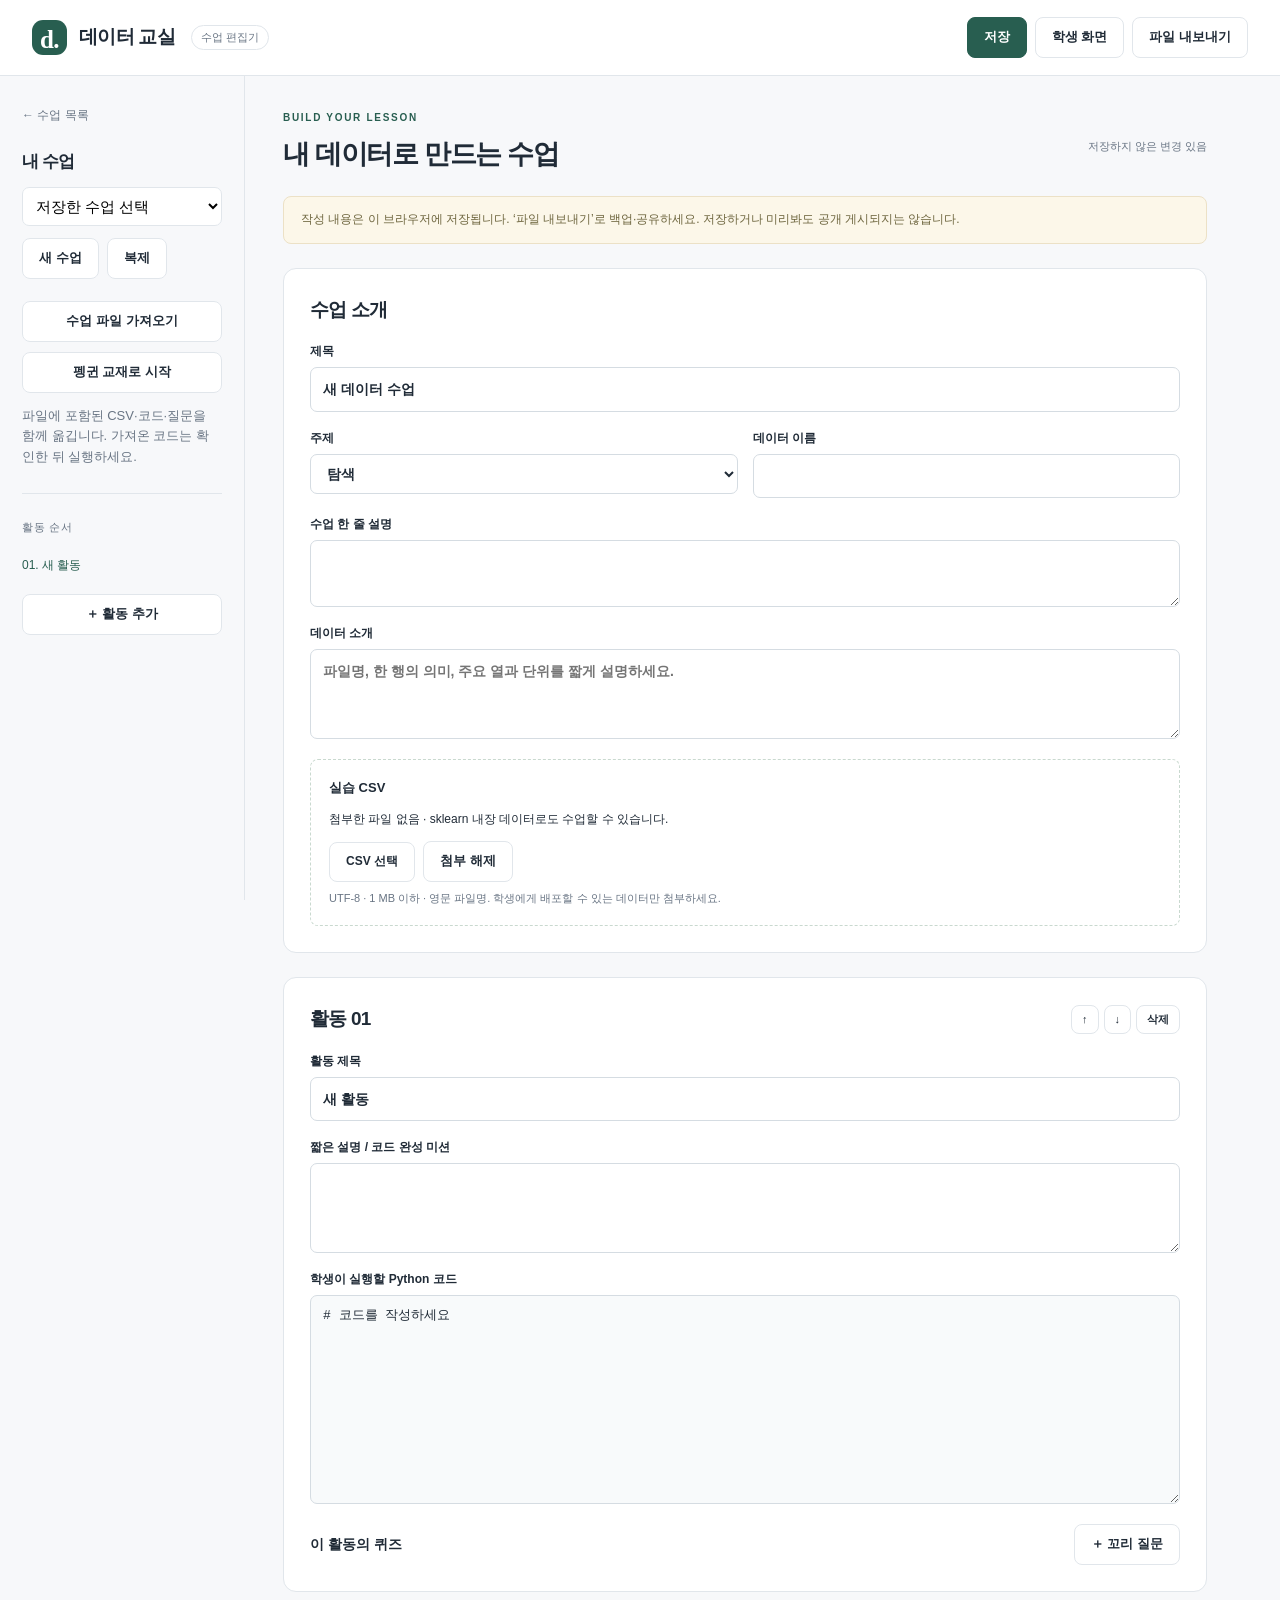
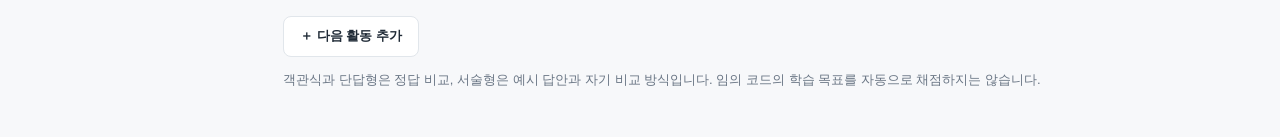
==== web/editor.html @ 192d8f7b "Add visual lesson editor and runnable custom courses" ====
<!doctype html><html lang="ko"><head><meta charset="utf-8"><meta name="viewport" content="width=device-width,initial-scale=1"><title>수업 편집기 · 데이터 교실</title><link rel="stylesheet" href="classroom.css"><link rel="stylesheet" href="editor.css"><script type="module" src="editor.js"></script></head><body class="editor-page">
<header class="topbar"><a class="logo" href="./"><span class="logo-mark">d.</span> 데이터 교실</a><span class="preview-badge">수업 편집기</span><div class="editor-actions"><button id="save" class="button primary">저장</button><button id="preview" class="button">학생 화면</button><button id="export" class="button">파일 내보내기</button></div></header>
<div class="editor-layout"><aside class="editor-sidebar"><a href="./" class="back-link">← 수업 목록</a><h2>내 수업</h2><select id="my-courses" aria-label="저장한 수업 선택"><option value="">저장한 수업 선택</option></select><div class="library-actions"><button id="new-course" class="button">새 수업</button><button id="copy-course" class="button">복제</button></div><label class="button import-label">수업 파일 가져오기<input id="import-course" type="file" accept=".json,application/json" hidden></label><button id="penguin-template" class="button">펭귄 교재로 시작</button><p class="muted">파일에 포함된 CSV·코드·질문을 함께 옮깁니다. 가져온 코드는 확인한 뒤 실행하세요.</p><hr><p class="nav-label">활동 순서</p><div id="activity-nav"></div><button id="add-activity" class="button">＋ 활동 추가</button></aside>
<main class="editor-main"><div class="editor-heading"><div><p class="eyebrow">BUILD YOUR LESSON</p><h1>내 데이터로 만드는 수업</h1></div><span id="dirty-indicator">아직 저장하지 않음</span></div><p class="editor-notice">작성 내용은 이 브라우저에 저장됩니다. ‘파일 내보내기’로 백업·공유하세요. 저장하거나 미리봐도 공개 게시되지는 않습니다.</p><p id="editor-status" role="status"></p>
<section class="edit-panel" id="course-info"><h2>수업 소개</h2><label>제목<input id="course-title" maxlength="150" required></label><div class="form-row"><label>주제<select id="course-topic"><option>분류</option><option>회귀</option><option>탐색</option></select></label><label>데이터 이름<input id="dataset-name" maxlength="150"></label></div><label>수업 한 줄 설명<textarea id="description" rows="2" maxlength="3000"></textarea></label><label>데이터 소개<textarea id="introduction" rows="3" maxlength="10000" placeholder="파일명, 한 행의 의미, 주요 열과 단위를 짧게 설명하세요."></textarea></label><div class="csv-box"><strong>실습 CSV</strong><p id="csv-info">첨부한 파일 없음 · sklearn 내장 데이터로도 수업할 수 있습니다.</p><label class="button">CSV 선택<input id="csv-file" type="file" accept=".csv,text/csv" hidden></label><button id="remove-csv" class="button" type="button">첨부 해제</button><small>UTF-8 · 1 MB 이하 · 영문 파일명. 학생에게 배포할 수 있는 데이터만 첨부하세요.</small></div></section>
<div id="activities"></div><button id="add-bottom" class="button">＋ 다음 활동 추가</button><p class="muted">객관식과 단답형은 정답 비교, 서술형은 예시 답안과 자기 비교 방식입니다. 임의 코드의 학습 목표를 자동으로 채점하지는 않습니다.</p></main></div>
</body></html>
---- web/classroom.css ----
:root{--bg:#f7f8fa;--surface:#fff;--ink:#202b37;--muted:#697584;--line:#e1e6eb;--accent:#285e50;--soft:#e9f2ee;--radius:16px;--sidebar:224px}*{box-sizing:border-box}body{margin:0;background:var(--bg);color:var(--ink);font:15px/1.6 -apple-system,BlinkMacSystemFont,'Segoe UI',sans-serif}button,input,select,textarea{font:inherit}button,a,input,textarea,select{touch-action:manipulation}button,a{ -webkit-tap-highlight-color:transparent}button{cursor:pointer}a{color:inherit;text-decoration:none}button:focus-visible,a:focus-visible,input:focus-visible,textarea:focus-visible,select:focus-visible{outline:3px solid #85b4e8;outline-offset:3px}[hidden]{display:none!important}.skip{position:fixed;top:-80px;z-index:10;background:white;padding:12px}.skip:focus{top:0}.topbar{height:76px;border-bottom:1px solid var(--line);background:var(--surface);display:flex;align-items:center;gap:16px;padding:0 32px;position:sticky;top:0;z-index:3}.logo{display:flex;align-items:center;gap:12px;font-size:19px;font-weight:750;letter-spacing:-.7px}.logo-mark{display:grid;place-items:center;background:var(--accent);color:white;width:35px;height:35px;border-radius:11px;font-size:25px;font-family:Georgia,serif}.preview-badge{font-size:11px;padding:3px 9px;border:1px solid var(--line);border-radius:20px;color:var(--muted)}.topbar>.button{margin-left:auto}.button{display:inline-flex;align-items:center;justify-content:center;gap:8px;border:1px solid var(--line);background:white;padding:9px 16px;border-radius:8px;color:var(--ink);font-weight:650;font-size:13px}.button:hover{background:var(--soft)}.button.primary{background:var(--accent);border-color:var(--accent);color:white}.shell{display:grid;grid-template-columns:var(--sidebar) minmax(0,1fr);max-width:1680px;margin:auto}.sidebar{padding:34px 18px;height:calc(100dvh - 76px);position:sticky;top:76px;display:flex;flex-direction:column;border-right:1px solid var(--line)}.nav-label{font-size:11px;color:var(--muted);margin:0 16px 18px;letter-spacing:.7px}.nav-item{width:100%;border:0;background:none;display:flex;align-items:center;text-align:left;gap:13px;padding:12px 16px;border-radius:9px;margin-bottom:6px;font-weight:600;color:var(--muted);font-size:14px}.nav-item>span:first-child{font-size:20px;font-weight:400;width:20px}.nav-item.active{color:var(--accent);background:var(--soft)}.count{font-size:11px;margin-left:auto}.side-note{margin-top:auto;padding:20px 14px 0;font-size:12px;color:var(--muted)}.side-note strong{color:var(--ink);font-size:12px}.side-note small{font-size:11px}main{padding:36px 44px 0;min-width:0;max-width:1340px}.welcome{background:#e9f1ed;border:1px solid #dce8e0;border-radius:var(--radius);padding:36px 38px;min-height:210px;display:flex;align-items:center;justify-content:space-between;overflow:hidden;gap:20px}.eyebrow{font-size:10px;font-weight:750;letter-spacing:1.7px;color:var(--accent);margin:0 0 10px}h1{font-size:clamp(23px,2.3vw,34px);line-height:1.35;letter-spacing:-1.3px;margin:0 0 12px}h2{font-size:22px;margin:0;letter-spacing:-.8px}.welcome p:last-child{margin:0;color:#526b61;font-size:14px}.hero-art{position:relative;flex:0 0 160px;height:130px;transform:rotate(-7deg);border:1px solid #bacec1;border-radius:14px;background:#f7fbf8;box-shadow:10px 10px 0 #d7e5dc}.hero-art span{position:absolute;bottom:12px;right:18px;font:italic 26px Georgia,serif;color:var(--accent)}.hero-art i{position:absolute;width:11px;height:11px;background:#699b85;border-radius:50%;left:28px;top:64px}.hero-art i:nth-child(2){left:54px;top:42px}.hero-art i:nth-child(3){left:82px;top:50px;background:#cfad6b}.hero-art i:nth-child(4){left:110px;top:20px;background:#cfad6b}.view-heading{display:flex;justify-content:space-between;align-items:end;margin:36px 0 22px}.view-heading .eyebrow{color:var(--muted);margin-bottom:5px;font-size:9px}.view-heading>span{font-size:12px;color:var(--muted)}.tools{display:flex;justify-content:space-between;align-items:center;gap:18px;flex-wrap:wrap;margin-bottom:24px}.search{display:flex;align-items:center;gap:9px;background:white;border:1px solid var(--line);border-radius:8px;padding:8px 13px;min-width:260px}.search span{font-size:23px;line-height:1;color:var(--muted)}.search input{border:0;background:transparent;outline:none;min-width:0;width:100%;font-size:13px}.filters{display:flex;gap:5px;flex-wrap:wrap}.filters button{border:1px solid transparent;border-radius:20px;padding:6px 13px;color:var(--muted);background:none;font-size:12px}.filters button[aria-pressed=true]{background:white;border-color:#cddbd3;color:var(--accent);font-weight:700}.course-grid{display:grid;grid-template-columns:repeat(auto-fill,minmax(min(100%,290px),1fr));gap:22px}.course-card{background:white;border:1px solid var(--line);border-radius:var(--radius);overflow:hidden;display:flex;flex-direction:column;min-width:0;transition:box-shadow .2s,transform .2s}.course-card:hover{box-shadow:0 8px 22px #253a2c0c;transform:translateY(-2px)}.card-cover{position:relative;height:130px;background:#e3eee7;padding:23px;color:var(--accent);overflow:hidden}.card-cover .topic{font-size:11px;border:1px solid #abc4b5;border-radius:5px;padding:3px 7px}.card-cover>strong{display:block;margin-top:15px;font-size:12px;letter-spacing:1px}.card-symbol{position:absolute;right:24px;top:6px;font:italic 100px Georgia,serif;color:#b8d2c2}.card-body{padding:23px;flex:1}.card-body h3{font-size:19px;letter-spacing:-.6px;line-height:1.5;margin:0 0 10px}.card-body p{font-size:13px;color:var(--muted);margin:0 0 18px;overflow-wrap:anywhere}.tags{display:flex;gap:6px}.tag{font-size:10px;background:#f2f4f6;color:#667584;padding:3px 7px;border-radius:4px}.card-footer{border-top:1px solid var(--line);padding:15px 23px;display:flex;align-items:center;justify-content:space-between;gap:8px}.card-footer small{font-size:11px;color:var(--muted)}.card-footer a{font-size:12px;font-weight:700;color:var(--accent);padding:4px 0}.card-progress{margin-top:18px;font-size:11px;color:var(--muted)}.card-progress progress{width:100%;height:4px;display:block;margin-top:7px;accent-color:var(--accent)}.next-note{display:flex;align-items:center;gap:17px;padding:23px;border:1px dashed #d5ded8;border-radius:12px;margin-top:28px;color:var(--muted)}.next-note strong{font-size:13px;color:var(--ink)}.next-note p{margin:4px 0 0;font-size:12px}.note-icon{font-size:25px;color:var(--accent)}footer{padding:35px 0 22px;margin-top:30px;color:#8b939c;font-size:11px;border-top:1px solid var(--line);display:flex;justify-content:space-between;gap:12px}.empty{padding:45px 20px;border:1px dashed var(--line);border-radius:12px;text-align:center;color:var(--muted)}.stream-layout{display:grid;grid-template-columns:200px minmax(0,1fr);gap:26px}.stream-side{border:1px solid var(--line);background:white;border-radius:12px;padding:20px;align-self:start}.stream-side strong{font-size:13px}.stream-side p{font-size:12px;color:var(--muted)}.post{background:white;border:1px solid var(--line);border-radius:12px;padding:25px;margin-bottom:20px}.post small{color:var(--accent);font-size:11px}.post h3{font-size:17px;margin:10px 0}.post p{font-size:14px;color:var(--muted);white-space:pre-wrap}.draft-notice{background:#fff8e9;border:1px solid #eee2c8;border-radius:10px;padding:16px 20px;color:#7c6842;font-size:13px;margin:0 0 24px}.import-label{margin-top:24px;cursor:pointer}.draft-actions{display:flex;gap:8px;flex-wrap:wrap}.draft-actions button{font-size:12px}dialog{border:1px solid var(--line);border-radius:18px;padding:30px;max-width:580px;width:calc(100% - 32px);color:var(--ink);max-height:90dvh;overflow:auto}dialog::backdrop{background:#172d2855;backdrop-filter:blur(3px)}.dialog-heading{display:flex;justify-content:space-between;align-items:start}.icon-button{border:0;background:none;font-size:26px;color:var(--muted)}.muted{font-size:13px;color:var(--muted)}form>label,.form-row>label{display:flex;flex-direction:column;gap:7px;font-size:12px;font-weight:650;margin-top:17px}form input,form select,form textarea{width:100%;padding:10px 12px;border:1px solid #d5dce2;border-radius:7px;background:white;font-size:14px;color:var(--ink)}form textarea{resize:vertical}.form-row{display:grid;grid-template-columns:1fr 1fr;gap:15px}.dialog-actions{display:flex;justify-content:flex-end;gap:10px;border-top:1px solid var(--line);padding-top:20px;margin-top:24px}#page-status{font-size:13px;color:var(--accent)}@media(min-width:1350px){.course-grid{grid-template-columns:repeat(3,minmax(0,1fr))}}@media(max-width:1000px){:root{--sidebar:180px}main{padding:25px}.topbar{padding:0 24px}.hero-art{flex-basis:120px}.welcome{padding:28px}.sidebar{padding:25px 10px}.nav-item{padding:10px}.stream-layout{grid-template-columns:1fr}.stream-side{display:none}}@media(max-width:700px){.topbar{height:64px;padding:0 16px;gap:8px}.logo{font-size:16px;gap:8px}.logo-mark{width:30px;height:30px;font-size:22px}.preview-badge{display:none}.button{padding:8px 12px}.shell{display:block}.sidebar{height:auto;position:static;border:0;padding:14px 16px 0}.sidebar nav{display:flex;gap:6px}.nav-item{justify-content:center;font-size:12px;padding:9px 10px;gap:7px;margin:0;white-space:nowrap}.nav-item>span:first-child{font-size:16px;width:auto}.count{margin-left:0}.nav-label,.side-note{display:none}main{padding:20px 16px 0}.welcome{min-height:170px;padding:24px}.hero-art{display:none}h1{font-size:25px}.welcome p:last-child{font-size:12px}.view-heading{margin-top:26px}.tools{gap:14px}.search{width:100%}.course-grid{grid-template-columns:1fr}.filters{width:100%}.filters button{padding:6px 12px}.card-cover{height:115px}.next-note{padding:18px}.view-heading>span{font-size:11px}footer{display:block}footer span{display:block;margin-top:4px}.form-row{grid-template-columns:1fr;gap:0}dialog{padding:22px}}
---- web/editor.css ----
.editor-actions{display:flex;gap:8px;margin-left:auto}.editor-layout{display:grid;grid-template-columns:245px minmax(0,1fr);max-width:1500px;margin:auto}.editor-sidebar{padding:26px 22px;border-right:1px solid var(--line);position:sticky;top:76px;height:calc(100dvh - 76px);overflow:auto}.editor-sidebar h2{font-size:17px;margin:22px 0 12px}.editor-sidebar select{width:100%;padding:9px;border:1px solid var(--line);border-radius:7px;background:white}.back-link{font-size:12px;color:var(--muted)}.library-actions{display:flex;gap:8px;margin:12px 0}.editor-sidebar>.button{width:100%;margin-top:10px}.editor-sidebar hr{border:0;border-top:1px solid var(--line);margin:25px 0}.editor-sidebar .nav-label{margin:0 0 10px}.activity-anchor{display:block;padding:9px 0;font-size:12px;overflow-wrap:anywhere;color:var(--accent)}.editor-main{padding:34px 38px;max-width:1000px;width:100%;min-width:0}.editor-heading{display:flex;align-items:center;gap:20px;justify-content:space-between}.editor-heading h1{font-size:27px}.editor-heading>span{font-size:11px;color:var(--muted);white-space:nowrap}.editor-notice{font-size:12px;color:#6d653e;background:#fcf7e9;border:1px solid #ece1c6;padding:13px 17px;border-radius:8px}.edit-panel{background:white;border:1px solid var(--line);border-radius:13px;padding:26px;margin:24px 0;scroll-margin-top:100px}.edit-panel h2{font-size:19px}.edit-panel label{display:flex;flex-direction:column;gap:6px;font-size:12px;font-weight:650;margin-top:17px}.edit-panel input,.edit-panel textarea,.edit-panel select{font:inherit;font-size:14px;width:100%;border:1px solid #d5dce2;border-radius:7px;padding:10px 12px;background:white;color:var(--ink)}.edit-panel textarea{resize:vertical}.edit-panel textarea.code-input{font:13px/1.6 ui-monospace,SFMono-Regular,Consolas,monospace;background:#f8fafb;tab-size:4;white-space:pre;overflow:auto}.csv-box{border:1px dashed #c9d9cf;padding:18px;border-radius:8px;margin-top:20px;font-size:13px}.csv-box p{font-size:12px;overflow-wrap:anywhere}.csv-box label{display:inline-flex;margin:0 8px 8px 0}.csv-box small{display:block;color:var(--muted);font-size:11px}.panel-heading{display:flex;gap:10px;justify-content:space-between;align-items:center}.panel-heading>div{display:flex;gap:5px;flex-wrap:wrap}.panel-heading button{font-size:11px;padding:5px 10px}.question-editor{background:#f7f9f8;border:1px solid #e1e8e3;border-radius:9px;padding:18px;margin:18px 0}.question-editor h3{font-size:14px;margin:0}.question-editor .form-row{grid-template-columns:1fr 1fr}.question-editor .button{margin-top:10px}.question-tools{margin-top:20px;display:flex;align-items:center;gap:12px}.question-tools h3{font-size:14px;margin:0}.question-tools button{margin-left:auto}#editor-status{font-size:13px;color:var(--accent)}.player-layout{max-width:1200px;margin:0 auto;padding:32px 28px}.player-intro{background:#e9f1ed;padding:30px;border-radius:14px}.player-intro p{white-space:pre-wrap}.player-activity{background:white;border:1px solid var(--line);border-radius:14px;margin-top:26px;padding:26px;scroll-margin-top:90px}.player-workspace{display:grid;grid-template-columns:minmax(0,1.2fr) minmax(0,1fr);gap:28px}.player-workspace>div{min-width:0}.player-explanation{white-space:pre-wrap;color:var(--muted)}.player-code{width:100%;min-height:220px;font:13px/1.65 ui-monospace,monospace;white-space:pre;border:1px solid var(--line);padding:15px;background:#f8fafb;border-radius:8px;resize:vertical;overflow:auto;box-sizing:border-box}.player-output{max-width:100%;overflow:auto;margin-top:15px}.player-output img{max-width:100%;height:auto}.player-output pre{overflow:auto;font-size:12px}.player-output table{border-collapse:collapse;font-size:12px;max-width:100%}.player-output th,.player-output td{padding:6px 9px;border:1px solid var(--line);white-space:nowrap}.player-question{padding:18px;border:1px solid var(--line);border-radius:9px;margin:0 0 18px;min-width:0}.player-question legend{font-size:14px;font-weight:650;padding:0 5px;overflow-wrap:anywhere}.player-question label{display:flex;align-items:start;gap:9px;margin:9px 0;font-size:13px}.player-question input[type=radio]{margin-top:5px}.player-question input[type=text],.player-question textarea{width:100%;padding:10px;border:1px solid var(--line);border-radius:6px;font:inherit;resize:vertical}.player-feedback{font-size:12px;white-space:pre-wrap}.player-feedback.correct{color:#23774d}.player-feedback.incorrect{color:#9b552d}.player-runtime{display:flex;gap:15px;align-items:center;flex-wrap:wrap;padding:20px 0}.player-runtime p{font-size:12px;color:var(--muted)}.player-toolbar{display:flex;gap:10px;flex-wrap:wrap;margin-top:18px}.player-error{padding:30px;background:#fff4ea;border-radius:12px}.player-question .button{margin-top:8px}.player-reflection{width:100%;min-height:110px;font:inherit;border:1px solid var(--line);padding:15px;border-radius:8px}.player-file{display:none}.run-status{font-size:12px;color:var(--muted);margin-left:10px}#player-frame{display:none}@media(max-width:800px){.editor-layout{grid-template-columns:1fr}.editor-sidebar{position:static;height:auto;border:0;padding:20px}.editor-sidebar #activity-nav,.editor-sidebar hr,.editor-sidebar .nav-label,.editor-sidebar>#add-activity{display:none}.editor-sidebar>.button{width:auto;margin-right:8px}.editor-sidebar h2{margin-top:10px}.editor-main{padding:0 20px 30px}.editor-heading{display:block}.editor-heading h1{margin-bottom:5px}.edit-panel{padding:18px}.editor-page .topbar{height:auto;min-height:76px;flex-wrap:wrap;padding:12px 16px;gap:10px}.editor-actions{margin:0;flex-wrap:wrap}.player-workspace{grid-template-columns:1fr}.player-layout{padding:20px 16px}.player-activity,.player-intro{padding:20px}.panel-heading{align-items:start}.player-runtime{gap:10px}.player-page .topbar{height:auto;padding:12px 16px;flex-wrap:wrap}}
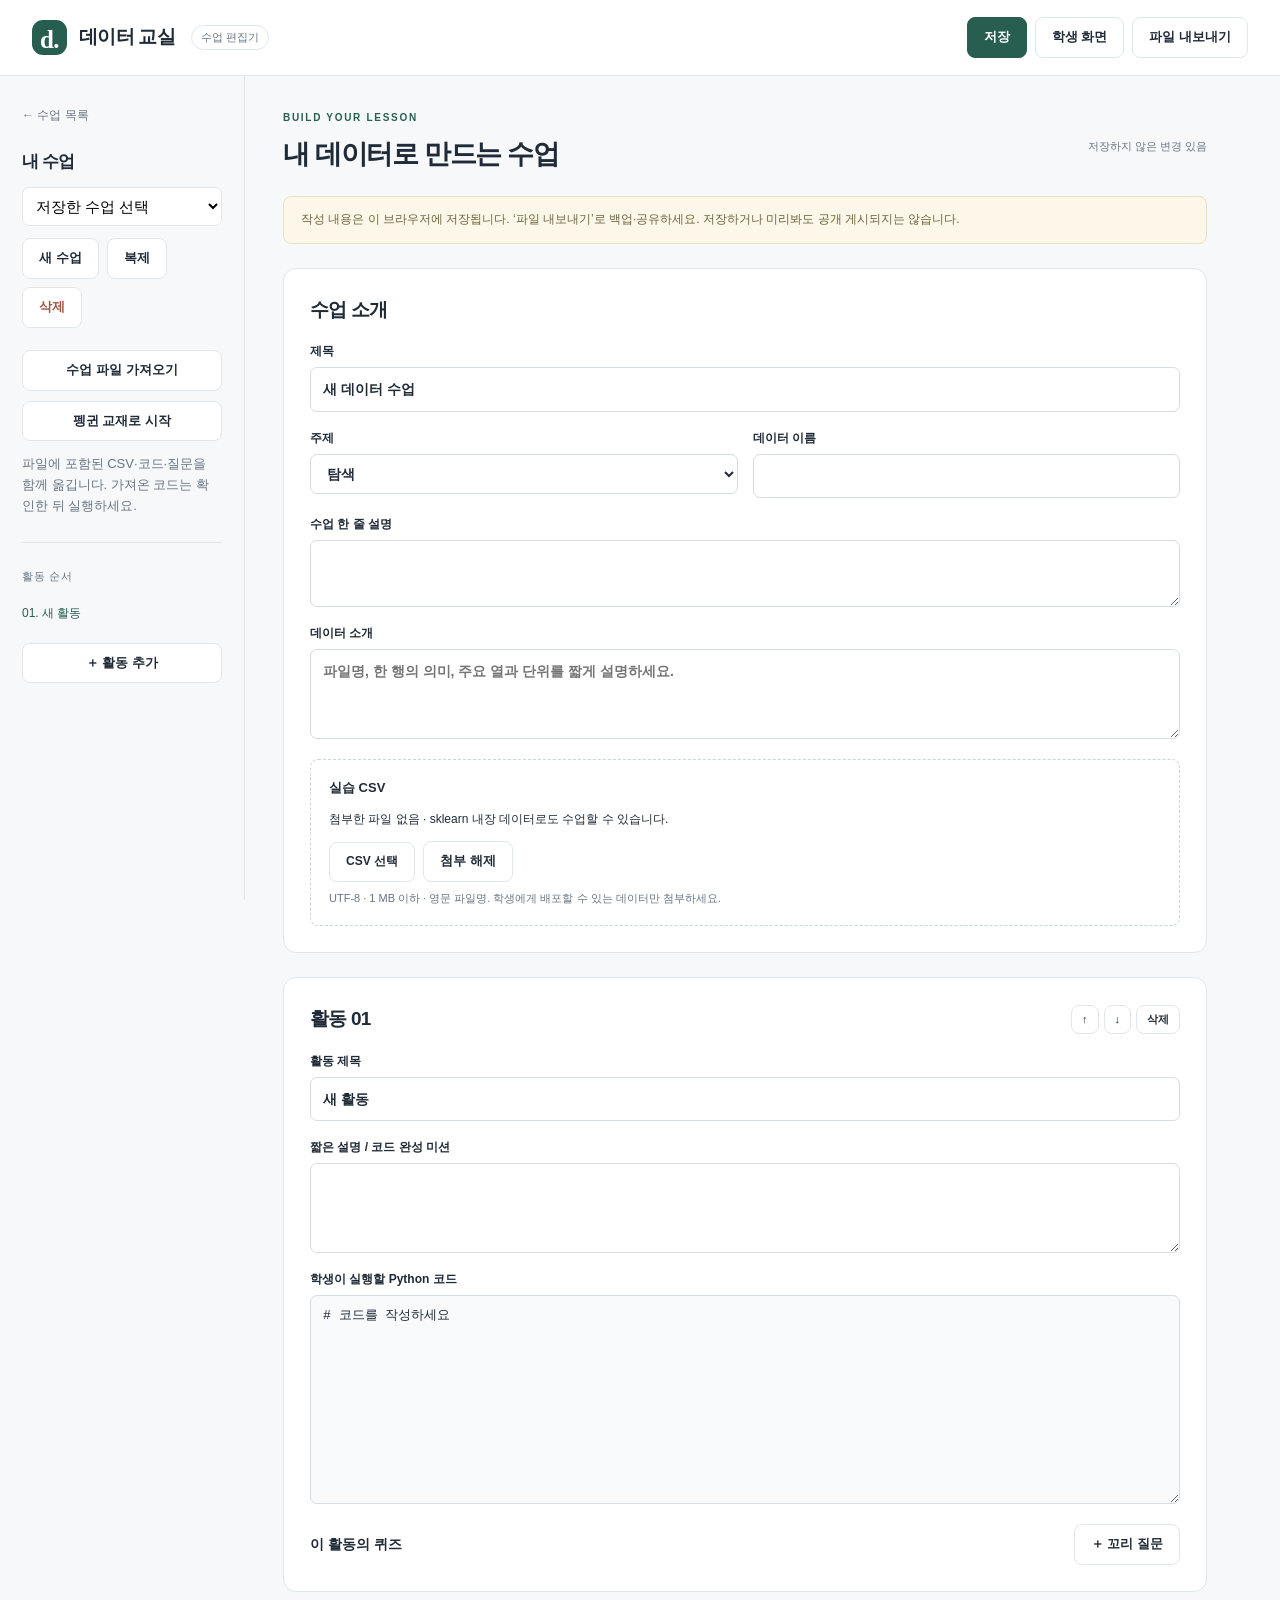
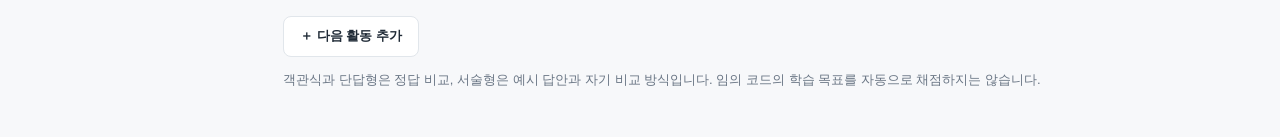
==== commit 15327d88: "Add course deletion with undo to cards and editor" ====
--- a/web/editor.html
+++ b/web/editor.html
@@ -1,6 +1,6 @@
-<!doctype html><html lang="ko"><head><meta charset="utf-8"><meta name="viewport" content="width=device-width,initial-scale=1"><title>수업 편집기 · 데이터 교실</title><link rel="stylesheet" href="classroom.css"><link rel="stylesheet" href="editor.css"><script type="module" src="editor.js"></script></head><body class="editor-page">
+<!doctype html><html lang="ko"><head><meta charset="utf-8"><meta name="viewport" content="width=device-width,initial-scale=1"><title>수업 편집기 · 데이터 교실</title><link rel="stylesheet" href="classroom.css"><link rel="stylesheet" href="editor.css?v=2"><script type="module" src="editor.js?v=2"></script></head><body class="editor-page">
 <header class="topbar"><a class="logo" href="./"><span class="logo-mark">d.</span> 데이터 교실</a><span class="preview-badge">수업 편집기</span><div class="editor-actions"><button id="save" class="button primary">저장</button><button id="preview" class="button">학생 화면</button><button id="export" class="button">파일 내보내기</button></div></header>
-<div class="editor-layout"><aside class="editor-sidebar"><a href="./" class="back-link">← 수업 목록</a><h2>내 수업</h2><select id="my-courses" aria-label="저장한 수업 선택"><option value="">저장한 수업 선택</option></select><div class="library-actions"><button id="new-course" class="button">새 수업</button><button id="copy-course" class="button">복제</button></div><label class="button import-label">수업 파일 가져오기<input id="import-course" type="file" accept=".json,application/json" hidden></label><button id="penguin-template" class="button">펭귄 교재로 시작</button><p class="muted">파일에 포함된 CSV·코드·질문을 함께 옮깁니다. 가져온 코드는 확인한 뒤 실행하세요.</p><hr><p class="nav-label">활동 순서</p><div id="activity-nav"></div><button id="add-activity" class="button">＋ 활동 추가</button></aside>
+<div class="editor-layout"><aside class="editor-sidebar"><a href="./" class="back-link">← 수업 목록</a><h2>내 수업</h2><select id="my-courses" aria-label="저장한 수업 선택"><option value="">저장한 수업 선택</option></select><div class="library-actions"><button id="new-course" class="button">새 수업</button><button id="copy-course" class="button">복제</button><button id="delete-course" class="button danger">삭제</button></div><label class="button import-label">수업 파일 가져오기<input id="import-course" type="file" accept=".json,application/json" hidden></label><button id="penguin-template" class="button">펭귄 교재로 시작</button><p class="muted">파일에 포함된 CSV·코드·질문을 함께 옮깁니다. 가져온 코드는 확인한 뒤 실행하세요.</p><hr><p class="nav-label">활동 순서</p><div id="activity-nav"></div><button id="add-activity" class="button">＋ 활동 추가</button></aside>
 <main class="editor-main"><div class="editor-heading"><div><p class="eyebrow">BUILD YOUR LESSON</p><h1>내 데이터로 만드는 수업</h1></div><span id="dirty-indicator">아직 저장하지 않음</span></div><p class="editor-notice">작성 내용은 이 브라우저에 저장됩니다. ‘파일 내보내기’로 백업·공유하세요. 저장하거나 미리봐도 공개 게시되지는 않습니다.</p><p id="editor-status" role="status"></p>
 <section class="edit-panel" id="course-info"><h2>수업 소개</h2><label>제목<input id="course-title" maxlength="150" required></label><div class="form-row"><label>주제<select id="course-topic"><option>분류</option><option>회귀</option><option>탐색</option></select></label><label>데이터 이름<input id="dataset-name" maxlength="150"></label></div><label>수업 한 줄 설명<textarea id="description" rows="2" maxlength="3000"></textarea></label><label>데이터 소개<textarea id="introduction" rows="3" maxlength="10000" placeholder="파일명, 한 행의 의미, 주요 열과 단위를 짧게 설명하세요."></textarea></label><div class="csv-box"><strong>실습 CSV</strong><p id="csv-info">첨부한 파일 없음 · sklearn 내장 데이터로도 수업할 수 있습니다.</p><label class="button">CSV 선택<input id="csv-file" type="file" accept=".csv,text/csv" hidden></label><button id="remove-csv" class="button" type="button">첨부 해제</button><small>UTF-8 · 1 MB 이하 · 영문 파일명. 학생에게 배포할 수 있는 데이터만 첨부하세요.</small></div></section>
 <div id="activities"></div><button id="add-bottom" class="button">＋ 다음 활동 추가</button><p class="muted">객관식과 단답형은 정답 비교, 서술형은 예시 답안과 자기 비교 방식입니다. 임의 코드의 학습 목표를 자동으로 채점하지는 않습니다.</p></main></div>
--- a/web/classroom.css
+++ b/web/classroom.css
@@ -1 +1,3 @@
 :root{--bg:#f7f8fa;--surface:#fff;--ink:#202b37;--muted:#697584;--line:#e1e6eb;--accent:#285e50;--soft:#e9f2ee;--radius:16px;--sidebar:224px}*{box-sizing:border-box}body{margin:0;background:var(--bg);color:var(--ink);font:15px/1.6 -apple-system,BlinkMacSystemFont,'Segoe UI',sans-serif}button,input,select,textarea{font:inherit}button,a,input,textarea,select{touch-action:manipulation}button,a{ -webkit-tap-highlight-color:transparent}button{cursor:pointer}a{color:inherit;text-decoration:none}button:focus-visible,a:focus-visible,input:focus-visible,textarea:focus-visible,select:focus-visible{outline:3px solid #85b4e8;outline-offset:3px}[hidden]{display:none!important}.skip{position:fixed;top:-80px;z-index:10;background:white;padding:12px}.skip:focus{top:0}.topbar{height:76px;border-bottom:1px solid var(--line);background:var(--surface);display:flex;align-items:center;gap:16px;padding:0 32px;position:sticky;top:0;z-index:3}.logo{display:flex;align-items:center;gap:12px;font-size:19px;font-weight:750;letter-spacing:-.7px}.logo-mark{display:grid;place-items:center;background:var(--accent);color:white;width:35px;height:35px;border-radius:11px;font-size:25px;font-family:Georgia,serif}.preview-badge{font-size:11px;padding:3px 9px;border:1px solid var(--line);border-radius:20px;color:var(--muted)}.topbar>.button{margin-left:auto}.button{display:inline-flex;align-items:center;justify-content:center;gap:8px;border:1px solid var(--line);background:white;padding:9px 16px;border-radius:8px;color:var(--ink);font-weight:650;font-size:13px}.button:hover{background:var(--soft)}.button.primary{background:var(--accent);border-color:var(--accent);color:white}.shell{display:grid;grid-template-columns:var(--sidebar) minmax(0,1fr);max-width:1680px;margin:auto}.sidebar{padding:34px 18px;height:calc(100dvh - 76px);position:sticky;top:76px;display:flex;flex-direction:column;border-right:1px solid var(--line)}.nav-label{font-size:11px;color:var(--muted);margin:0 16px 18px;letter-spacing:.7px}.nav-item{width:100%;border:0;background:none;display:flex;align-items:center;text-align:left;gap:13px;padding:12px 16px;border-radius:9px;margin-bottom:6px;font-weight:600;color:var(--muted);font-size:14px}.nav-item>span:first-child{font-size:20px;font-weight:400;width:20px}.nav-item.active{color:var(--accent);background:var(--soft)}.count{font-size:11px;margin-left:auto}.side-note{margin-top:auto;padding:20px 14px 0;font-size:12px;color:var(--muted)}.side-note strong{color:var(--ink);font-size:12px}.side-note small{font-size:11px}main{padding:36px 44px 0;min-width:0;max-width:1340px}.welcome{background:#e9f1ed;border:1px solid #dce8e0;border-radius:var(--radius);padding:36px 38px;min-height:210px;display:flex;align-items:center;justify-content:space-between;overflow:hidden;gap:20px}.eyebrow{font-size:10px;font-weight:750;letter-spacing:1.7px;color:var(--accent);margin:0 0 10px}h1{font-size:clamp(23px,2.3vw,34px);line-height:1.35;letter-spacing:-1.3px;margin:0 0 12px}h2{font-size:22px;margin:0;letter-spacing:-.8px}.welcome p:last-child{margin:0;color:#526b61;font-size:14px}.hero-art{position:relative;flex:0 0 160px;height:130px;transform:rotate(-7deg);border:1px solid #bacec1;border-radius:14px;background:#f7fbf8;box-shadow:10px 10px 0 #d7e5dc}.hero-art span{position:absolute;bottom:12px;right:18px;font:italic 26px Georgia,serif;color:var(--accent)}.hero-art i{position:absolute;width:11px;height:11px;background:#699b85;border-radius:50%;left:28px;top:64px}.hero-art i:nth-child(2){left:54px;top:42px}.hero-art i:nth-child(3){left:82px;top:50px;background:#cfad6b}.hero-art i:nth-child(4){left:110px;top:20px;background:#cfad6b}.view-heading{display:flex;justify-content:space-between;align-items:end;margin:36px 0 22px}.view-heading .eyebrow{color:var(--muted);margin-bottom:5px;font-size:9px}.view-heading>span{font-size:12px;color:var(--muted)}.tools{display:flex;justify-content:space-between;align-items:center;gap:18px;flex-wrap:wrap;margin-bottom:24px}.search{display:flex;align-items:center;gap:9px;background:white;border:1px solid var(--line);border-radius:8px;padding:8px 13px;min-width:260px}.search span{font-size:23px;line-height:1;color:var(--muted)}.search input{border:0;background:transparent;outline:none;min-width:0;width:100%;font-size:13px}.filters{display:flex;gap:5px;flex-wrap:wrap}.filters button{border:1px solid transparent;border-radius:20px;padding:6px 13px;color:var(--muted);background:none;font-size:12px}.filters button[aria-pressed=true]{background:white;border-color:#cddbd3;color:var(--accent);font-weight:700}.course-grid{display:grid;grid-template-columns:repeat(auto-fill,minmax(min(100%,290px),1fr));gap:22px}.course-card{background:white;border:1px solid var(--line);border-radius:var(--radius);overflow:hidden;display:flex;flex-direction:column;min-width:0;transition:box-shadow .2s,transform .2s}.course-card:hover{box-shadow:0 8px 22px #253a2c0c;transform:translateY(-2px)}.card-cover{position:relative;height:130px;background:#e3eee7;padding:23px;color:var(--accent);overflow:hidden}.card-cover .topic{font-size:11px;border:1px solid #abc4b5;border-radius:5px;padding:3px 7px}.card-cover>strong{display:block;margin-top:15px;font-size:12px;letter-spacing:1px}.card-symbol{position:absolute;right:24px;top:6px;font:italic 100px Georgia,serif;color:#b8d2c2}.card-body{padding:23px;flex:1}.card-body h3{font-size:19px;letter-spacing:-.6px;line-height:1.5;margin:0 0 10px}.card-body p{font-size:13px;color:var(--muted);margin:0 0 18px;overflow-wrap:anywhere}.tags{display:flex;gap:6px}.tag{font-size:10px;background:#f2f4f6;color:#667584;padding:3px 7px;border-radius:4px}.card-footer{border-top:1px solid var(--line);padding:15px 23px;display:flex;align-items:center;justify-content:space-between;gap:8px}.card-footer small{font-size:11px;color:var(--muted)}.card-footer a{font-size:12px;font-weight:700;color:var(--accent);padding:4px 0}.card-progress{margin-top:18px;font-size:11px;color:var(--muted)}.card-progress progress{width:100%;height:4px;display:block;margin-top:7px;accent-color:var(--accent)}.next-note{display:flex;align-items:center;gap:17px;padding:23px;border:1px dashed #d5ded8;border-radius:12px;margin-top:28px;color:var(--muted)}.next-note strong{font-size:13px;color:var(--ink)}.next-note p{margin:4px 0 0;font-size:12px}.note-icon{font-size:25px;color:var(--accent)}footer{padding:35px 0 22px;margin-top:30px;color:#8b939c;font-size:11px;border-top:1px solid var(--line);display:flex;justify-content:space-between;gap:12px}.empty{padding:45px 20px;border:1px dashed var(--line);border-radius:12px;text-align:center;color:var(--muted)}.stream-layout{display:grid;grid-template-columns:200px minmax(0,1fr);gap:26px}.stream-side{border:1px solid var(--line);background:white;border-radius:12px;padding:20px;align-self:start}.stream-side strong{font-size:13px}.stream-side p{font-size:12px;color:var(--muted)}.post{background:white;border:1px solid var(--line);border-radius:12px;padding:25px;margin-bottom:20px}.post small{color:var(--accent);font-size:11px}.post h3{font-size:17px;margin:10px 0}.post p{font-size:14px;color:var(--muted);white-space:pre-wrap}.draft-notice{background:#fff8e9;border:1px solid #eee2c8;border-radius:10px;padding:16px 20px;color:#7c6842;font-size:13px;margin:0 0 24px}.import-label{margin-top:24px;cursor:pointer}.draft-actions{display:flex;gap:8px;flex-wrap:wrap}.draft-actions button{font-size:12px}dialog{border:1px solid var(--line);border-radius:18px;padding:30px;max-width:580px;width:calc(100% - 32px);color:var(--ink);max-height:90dvh;overflow:auto}dialog::backdrop{background:#172d2855;backdrop-filter:blur(3px)}.dialog-heading{display:flex;justify-content:space-between;align-items:start}.icon-button{border:0;background:none;font-size:26px;color:var(--muted)}.muted{font-size:13px;color:var(--muted)}form>label,.form-row>label{display:flex;flex-direction:column;gap:7px;font-size:12px;font-weight:650;margin-top:17px}form input,form select,form textarea{width:100%;padding:10px 12px;border:1px solid #d5dce2;border-radius:7px;background:white;font-size:14px;color:var(--ink)}form textarea{resize:vertical}.form-row{display:grid;grid-template-columns:1fr 1fr;gap:15px}.dialog-actions{display:flex;justify-content:flex-end;gap:10px;border-top:1px solid var(--line);padding-top:20px;margin-top:24px}#page-status{font-size:13px;color:var(--accent)}@media(min-width:1350px){.course-grid{grid-template-columns:repeat(3,minmax(0,1fr))}}@media(max-width:1000px){:root{--sidebar:180px}main{padding:25px}.topbar{padding:0 24px}.hero-art{flex-basis:120px}.welcome{padding:28px}.sidebar{padding:25px 10px}.nav-item{padding:10px}.stream-layout{grid-template-columns:1fr}.stream-side{display:none}}@media(max-width:700px){.topbar{height:64px;padding:0 16px;gap:8px}.logo{font-size:16px;gap:8px}.logo-mark{width:30px;height:30px;font-size:22px}.preview-badge{display:none}.button{padding:8px 12px}.shell{display:block}.sidebar{height:auto;position:static;border:0;padding:14px 16px 0}.sidebar nav{display:flex;gap:6px}.nav-item{justify-content:center;font-size:12px;padding:9px 10px;gap:7px;margin:0;white-space:nowrap}.nav-item>span:first-child{font-size:16px;width:auto}.count{margin-left:0}.nav-label,.side-note{display:none}main{padding:20px 16px 0}.welcome{min-height:170px;padding:24px}.hero-art{display:none}h1{font-size:25px}.welcome p:last-child{font-size:12px}.view-heading{margin-top:26px}.tools{gap:14px}.search{width:100%}.course-grid{grid-template-columns:1fr}.filters{width:100%}.filters button{padding:6px 12px}.card-cover{height:115px}.next-note{padding:18px}.view-heading>span{font-size:11px}footer{display:block}footer span{display:block;margin-top:4px}.form-row{grid-template-columns:1fr;gap:0}dialog{padding:22px}}
+
+.course-delete{border:0;background:none;color:#a05345;font:inherit;font-size:12px;padding:4px;cursor:pointer}.card-footer{flex-wrap:wrap}.button.danger{color:#a05345}.library-actions{flex-wrap:wrap}#page-status .button{margin-left:8px}
--- a/web/editor.css
+++ b/web/editor.css
@@ -1 +1,3 @@
 .editor-actions{display:flex;gap:8px;margin-left:auto}.editor-layout{display:grid;grid-template-columns:245px minmax(0,1fr);max-width:1500px;margin:auto}.editor-sidebar{padding:26px 22px;border-right:1px solid var(--line);position:sticky;top:76px;height:calc(100dvh - 76px);overflow:auto}.editor-sidebar h2{font-size:17px;margin:22px 0 12px}.editor-sidebar select{width:100%;padding:9px;border:1px solid var(--line);border-radius:7px;background:white}.back-link{font-size:12px;color:var(--muted)}.library-actions{display:flex;gap:8px;margin:12px 0}.editor-sidebar>.button{width:100%;margin-top:10px}.editor-sidebar hr{border:0;border-top:1px solid var(--line);margin:25px 0}.editor-sidebar .nav-label{margin:0 0 10px}.activity-anchor{display:block;padding:9px 0;font-size:12px;overflow-wrap:anywhere;color:var(--accent)}.editor-main{padding:34px 38px;max-width:1000px;width:100%;min-width:0}.editor-heading{display:flex;align-items:center;gap:20px;justify-content:space-between}.editor-heading h1{font-size:27px}.editor-heading>span{font-size:11px;color:var(--muted);white-space:nowrap}.editor-notice{font-size:12px;color:#6d653e;background:#fcf7e9;border:1px solid #ece1c6;padding:13px 17px;border-radius:8px}.edit-panel{background:white;border:1px solid var(--line);border-radius:13px;padding:26px;margin:24px 0;scroll-margin-top:100px}.edit-panel h2{font-size:19px}.edit-panel label{display:flex;flex-direction:column;gap:6px;font-size:12px;font-weight:650;margin-top:17px}.edit-panel input,.edit-panel textarea,.edit-panel select{font:inherit;font-size:14px;width:100%;border:1px solid #d5dce2;border-radius:7px;padding:10px 12px;background:white;color:var(--ink)}.edit-panel textarea{resize:vertical}.edit-panel textarea.code-input{font:13px/1.6 ui-monospace,SFMono-Regular,Consolas,monospace;background:#f8fafb;tab-size:4;white-space:pre;overflow:auto}.csv-box{border:1px dashed #c9d9cf;padding:18px;border-radius:8px;margin-top:20px;font-size:13px}.csv-box p{font-size:12px;overflow-wrap:anywhere}.csv-box label{display:inline-flex;margin:0 8px 8px 0}.csv-box small{display:block;color:var(--muted);font-size:11px}.panel-heading{display:flex;gap:10px;justify-content:space-between;align-items:center}.panel-heading>div{display:flex;gap:5px;flex-wrap:wrap}.panel-heading button{font-size:11px;padding:5px 10px}.question-editor{background:#f7f9f8;border:1px solid #e1e8e3;border-radius:9px;padding:18px;margin:18px 0}.question-editor h3{font-size:14px;margin:0}.question-editor .form-row{grid-template-columns:1fr 1fr}.question-editor .button{margin-top:10px}.question-tools{margin-top:20px;display:flex;align-items:center;gap:12px}.question-tools h3{font-size:14px;margin:0}.question-tools button{margin-left:auto}#editor-status{font-size:13px;color:var(--accent)}.player-layout{max-width:1200px;margin:0 auto;padding:32px 28px}.player-intro{background:#e9f1ed;padding:30px;border-radius:14px}.player-intro p{white-space:pre-wrap}.player-activity{background:white;border:1px solid var(--line);border-radius:14px;margin-top:26px;padding:26px;scroll-margin-top:90px}.player-workspace{display:grid;grid-template-columns:minmax(0,1.2fr) minmax(0,1fr);gap:28px}.player-workspace>div{min-width:0}.player-explanation{white-space:pre-wrap;color:var(--muted)}.player-code{width:100%;min-height:220px;font:13px/1.65 ui-monospace,monospace;white-space:pre;border:1px solid var(--line);padding:15px;background:#f8fafb;border-radius:8px;resize:vertical;overflow:auto;box-sizing:border-box}.player-output{max-width:100%;overflow:auto;margin-top:15px}.player-output img{max-width:100%;height:auto}.player-output pre{overflow:auto;font-size:12px}.player-output table{border-collapse:collapse;font-size:12px;max-width:100%}.player-output th,.player-output td{padding:6px 9px;border:1px solid var(--line);white-space:nowrap}.player-question{padding:18px;border:1px solid var(--line);border-radius:9px;margin:0 0 18px;min-width:0}.player-question legend{font-size:14px;font-weight:650;padding:0 5px;overflow-wrap:anywhere}.player-question label{display:flex;align-items:start;gap:9px;margin:9px 0;font-size:13px}.player-question input[type=radio]{margin-top:5px}.player-question input[type=text],.player-question textarea{width:100%;padding:10px;border:1px solid var(--line);border-radius:6px;font:inherit;resize:vertical}.player-feedback{font-size:12px;white-space:pre-wrap}.player-feedback.correct{color:#23774d}.player-feedback.incorrect{color:#9b552d}.player-runtime{display:flex;gap:15px;align-items:center;flex-wrap:wrap;padding:20px 0}.player-runtime p{font-size:12px;color:var(--muted)}.player-toolbar{display:flex;gap:10px;flex-wrap:wrap;margin-top:18px}.player-error{padding:30px;background:#fff4ea;border-radius:12px}.player-question .button{margin-top:8px}.player-reflection{width:100%;min-height:110px;font:inherit;border:1px solid var(--line);padding:15px;border-radius:8px}.player-file{display:none}.run-status{font-size:12px;color:var(--muted);margin-left:10px}#player-frame{display:none}@media(max-width:800px){.editor-layout{grid-template-columns:1fr}.editor-sidebar{position:static;height:auto;border:0;padding:20px}.editor-sidebar #activity-nav,.editor-sidebar hr,.editor-sidebar .nav-label,.editor-sidebar>#add-activity{display:none}.editor-sidebar>.button{width:auto;margin-right:8px}.editor-sidebar h2{margin-top:10px}.editor-main{padding:0 20px 30px}.editor-heading{display:block}.editor-heading h1{margin-bottom:5px}.edit-panel{padding:18px}.editor-page .topbar{height:auto;min-height:76px;flex-wrap:wrap;padding:12px 16px;gap:10px}.editor-actions{margin:0;flex-wrap:wrap}.player-workspace{grid-template-columns:1fr}.player-layout{padding:20px 16px}.player-activity,.player-intro{padding:20px}.panel-heading{align-items:start}.player-runtime{gap:10px}.player-page .topbar{height:auto;padding:12px 16px;flex-wrap:wrap}}
+
+.library-actions{flex-wrap:wrap}#editor-status .button{margin-left:8px}
